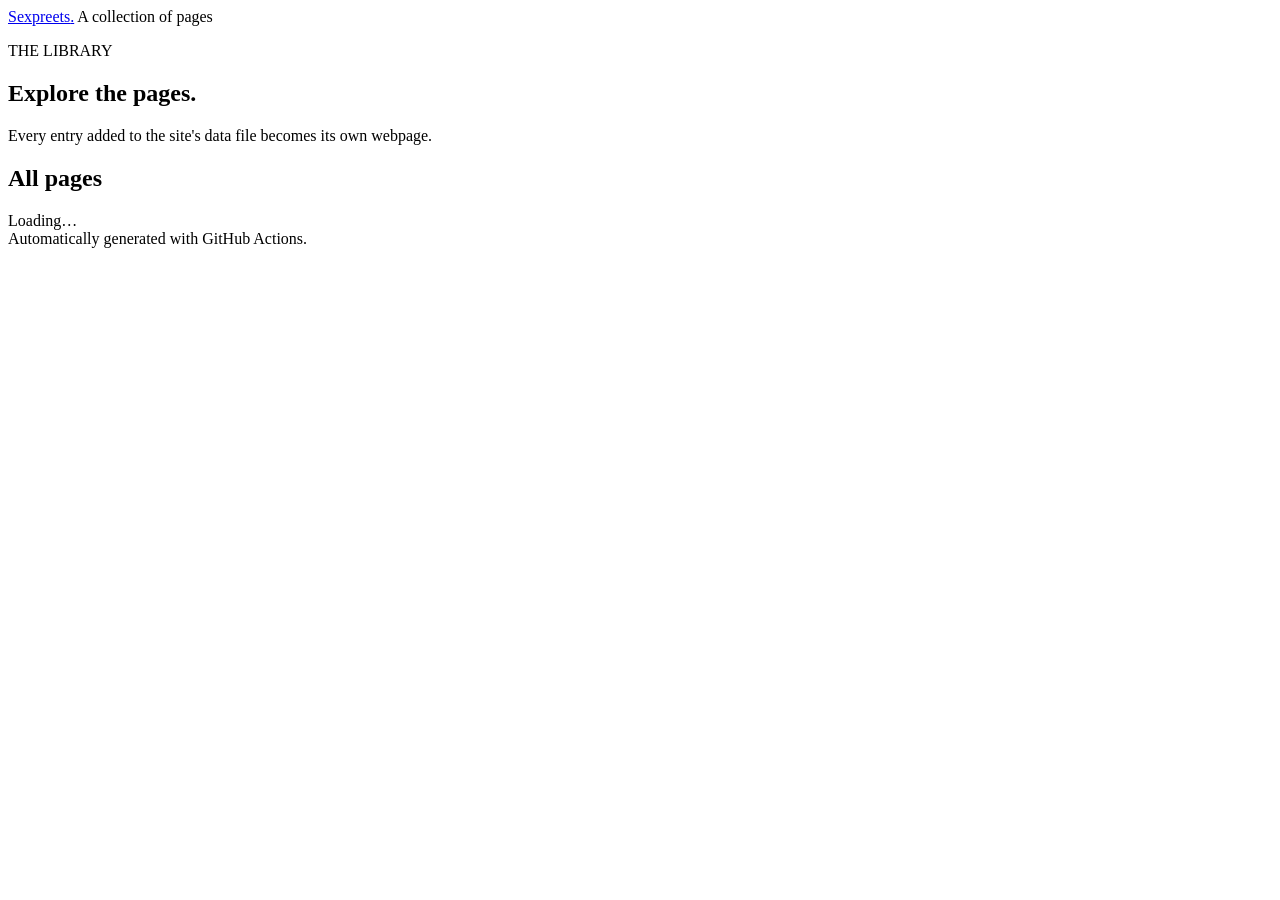
==== index.html @ ba593240 "Add automatic page generator: index.html" ====
<!doctype html>
<html lang="en">
<head>
  <meta charset="utf-8">
  <meta name="viewport" content="width=device-width, initial-scale=1">
  <meta name="theme-color" content="#101114">
  <meta name="description" content="A collection of pages, automatically generated from the site's entries.">
  <title>Sexpreets</title>
  <link rel="stylesheet" href="styles.css">
</head>
<body>
  <header class="site-header">
    <a class="brand" href="./">Sexpreets<span>.</span></a>
    <span class="header-note">A collection of pages</span>
  </header>
  <main class="wrap">
    <section class="intro">
      <p class="eyebrow">THE LIBRARY</p>
      <h1>Explore the pages.</h1>
      <p class="subheading">Every entry added to the site's data file becomes its own webpage.</p>
    </section>
    <section aria-labelledby="pages-heading">
      <div class="section-head"><h2 id="pages-heading">All pages</h2><span id="page-count" class="count">Loading…</span></div>
      <div id="page-list" class="page-list" aria-live="polite"></div>
    </section>
  </main>
  <footer class="footer">Automatically generated with GitHub Actions.</footer>
  <script src="app.js" defer></script>
</body>
</html>
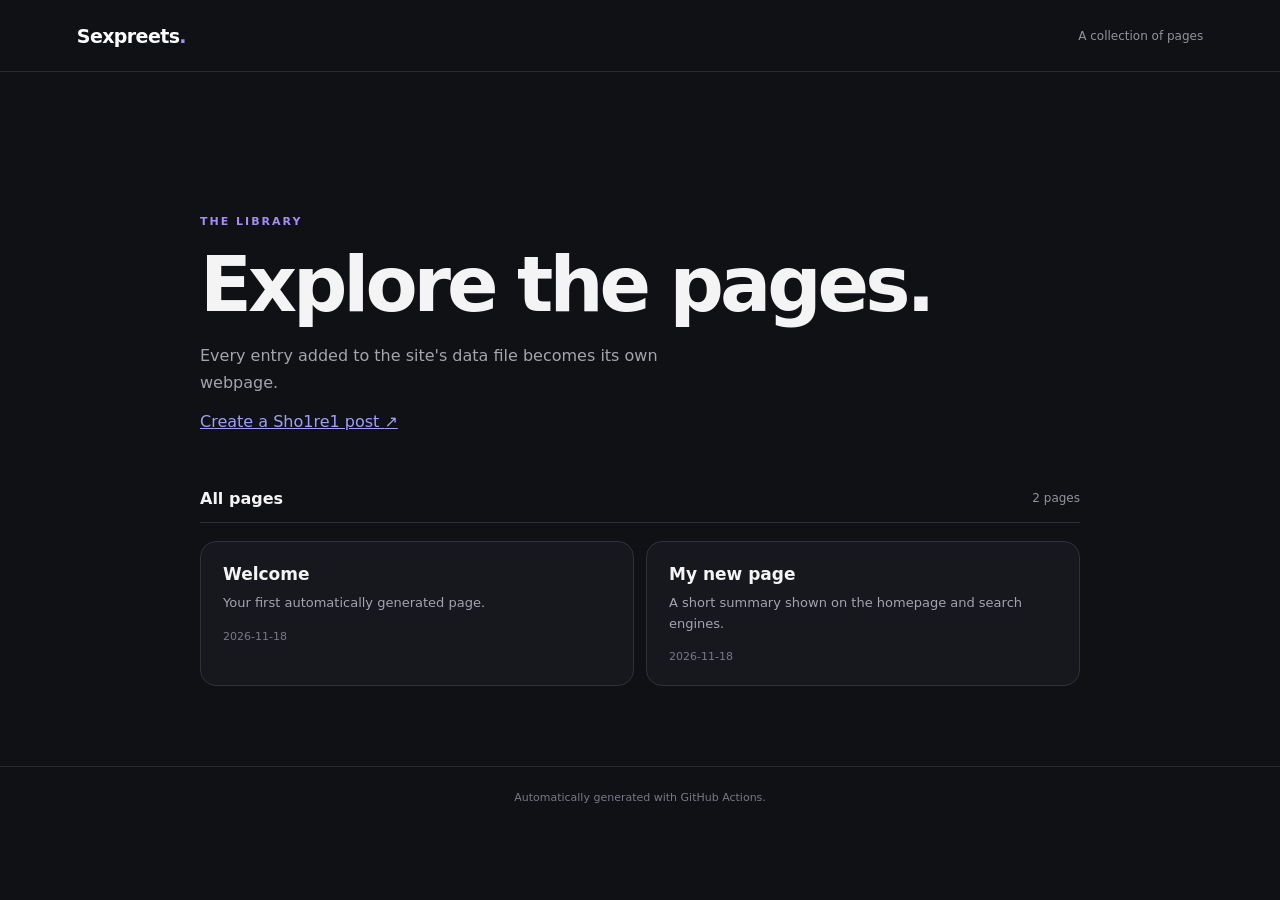
==== commit 29692660: "Link to Sho1re1 post form" ====
--- a/index.html
+++ b/index.html
@@ -18,6 +18,7 @@
       <p class="eyebrow">THE LIBRARY</p>
       <h1>Explore the pages.</h1>
       <p class="subheading">Every entry added to the site's data file becomes its own webpage.</p>
+      <a class="post-cta" href="post.html">Create a Sho1re1 post <span>↗</span></a>
     </section>
     <section aria-labelledby="pages-heading">
       <div class="section-head"><h2 id="pages-heading">All pages</h2><span id="page-count" class="count">Loading…</span></div>
--- a/styles.css
+++ b/styles.css
@@ -0,0 +1 @@
+*{box-sizing:border-box}html{color-scheme:dark}body{margin:0;background:#101114;color:#f4f4f5;font-family:Inter,ui-sans-serif,system-ui,-apple-system,BlinkMacSystemFont,"Segoe UI",sans-serif;min-height:100vh}.site-header{height:72px;padding:0 clamp(20px,6vw,88px);display:flex;align-items:center;justify-content:space-between;border-bottom:1px solid #292a30}.brand{font-size:19px;font-weight:750;letter-spacing:-.6px;color:#fff;text-decoration:none}.brand span{color:#a78bfa}.header-note,.count{font-size:12px;color:#92939d}.wrap{width:min(880px,88vw);margin:0 auto}.intro{padding:clamp(72px,12vw,132px) 0 58px}.eyebrow{font-size:11px;letter-spacing:2px;color:#a78bfa;font-weight:700}.intro h1{font-size:clamp(42px,8vw,76px);line-height:1.02;letter-spacing:-4px;margin:18px 0}.subheading{max-width:540px;color:#a4a4ad;font-size:16px;line-height:1.7}.section-head{display:flex;align-items:center;justify-content:space-between;border-bottom:1px solid #303138;padding-bottom:14px}.section-head h2{font-size:16px;margin:0}.page-list{display:grid;grid-template-columns:1fr 1fr;gap:12px;padding:18px 0 80px}.page-card{display:block;text-decoration:none;color:inherit;padding:22px;border:1px solid #303138;border-radius:16px;background:#17181d;transition:border-color .2s,transform .2s}.page-card:hover{border-color:#8b75d7;transform:translateY(-2px)}.page-card h3{margin:0 0 9px;font-size:17px}.page-card p{margin:0;color:#a4a4ad;font-size:13px;line-height:1.6}.date{display:block;margin-top:16px;color:#777985;font-size:11px}.empty{grid-column:1/-1;padding:28px;border:1px dashed #3a3b43;border-radius:14px;color:#a4a4ad;line-height:1.7}.footer{border-top:1px solid #292a30;padding:24px;text-align:center;color:#777985;font-size:11px}.article{padding:76px 0 100px}.back{color:#b5a4f3;text-decoration:none;font-size:13px}.article h1{font-size:clamp(36px,7vw,64px);line-height:1.08;letter-spacing:-2px;margin:28px 0 12px}.article .description{color:#aaaab4;font-size:18px;line-height:1.6}.article-content{white-space:pre-wrap;overflow-wrap:anywhere;line-height:1.9;color:#e0e0e5;font-size:16px;margin-top:38px}.article-date{color:#777985;font-size:12px}@media(max-width:620px){.page-list{grid-template-columns:1fr}.intro h1{letter-spacing:-2px}.header-note{font-size:10px}}
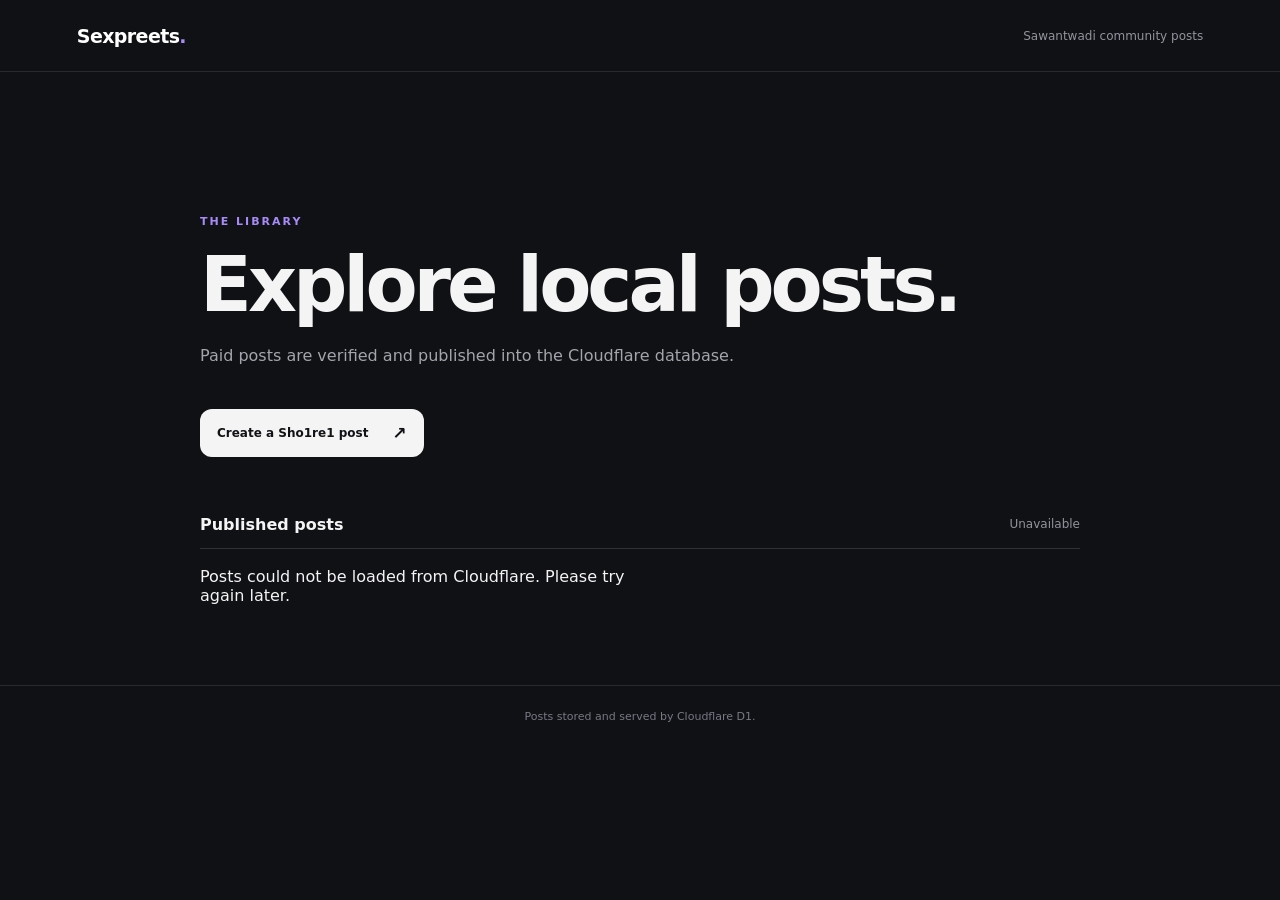
==== commit f7c43033: "Connect public post listing to Cloudflare publishing" ====
--- a/index.html
+++ b/index.html
@@ -4,28 +4,28 @@
   <meta charset="utf-8">
   <meta name="viewport" content="width=device-width, initial-scale=1">
   <meta name="theme-color" content="#101114">
-  <meta name="description" content="A collection of pages, automatically generated from the site's entries.">
+  <meta name="description" content="Sawantwadi community posts published through Sho1re1.">
   <title>Sexpreets</title>
   <link rel="stylesheet" href="styles.css">
 </head>
 <body>
   <header class="site-header">
     <a class="brand" href="./">Sexpreets<span>.</span></a>
-    <span class="header-note">A collection of pages</span>
+    <span class="header-note">Sawantwadi community posts</span>
   </header>
   <main class="wrap">
     <section class="intro">
       <p class="eyebrow">THE LIBRARY</p>
-      <h1>Explore the pages.</h1>
-      <p class="subheading">Every entry added to the site's data file becomes its own webpage.</p>
+      <h1>Explore local posts.</h1>
+      <p class="subheading">Paid posts are verified and published into the Cloudflare database.</p>
       <a class="post-cta" href="post.html">Create a Sho1re1 post <span>↗</span></a>
     </section>
     <section aria-labelledby="pages-heading">
-      <div class="section-head"><h2 id="pages-heading">All pages</h2><span id="page-count" class="count">Loading…</span></div>
+      <div class="section-head"><h2 id="pages-heading">Published posts</h2><span id="page-count" class="count">Loading…</span></div>
       <div id="page-list" class="page-list" aria-live="polite"></div>
     </section>
   </main>
-  <footer class="footer">Automatically generated with GitHub Actions.</footer>
+  <footer class="footer">Posts stored and served by Cloudflare D1.</footer>
   <script src="app.js" defer></script>
 </body>
 </html>
--- a/styles.css
+++ b/styles.css
@@ -1 +1,3 @@
 *{box-sizing:border-box}html{color-scheme:dark}body{margin:0;background:#101114;color:#f4f4f5;font-family:Inter,ui-sans-serif,system-ui,-apple-system,BlinkMacSystemFont,"Segoe UI",sans-serif;min-height:100vh}.site-header{height:72px;padding:0 clamp(20px,6vw,88px);display:flex;align-items:center;justify-content:space-between;border-bottom:1px solid #292a30}.brand{font-size:19px;font-weight:750;letter-spacing:-.6px;color:#fff;text-decoration:none}.brand span{color:#a78bfa}.header-note,.count{font-size:12px;color:#92939d}.wrap{width:min(880px,88vw);margin:0 auto}.intro{padding:clamp(72px,12vw,132px) 0 58px}.eyebrow{font-size:11px;letter-spacing:2px;color:#a78bfa;font-weight:700}.intro h1{font-size:clamp(42px,8vw,76px);line-height:1.02;letter-spacing:-4px;margin:18px 0}.subheading{max-width:540px;color:#a4a4ad;font-size:16px;line-height:1.7}.section-head{display:flex;align-items:center;justify-content:space-between;border-bottom:1px solid #303138;padding-bottom:14px}.section-head h2{font-size:16px;margin:0}.page-list{display:grid;grid-template-columns:1fr 1fr;gap:12px;padding:18px 0 80px}.page-card{display:block;text-decoration:none;color:inherit;padding:22px;border:1px solid #303138;border-radius:16px;background:#17181d;transition:border-color .2s,transform .2s}.page-card:hover{border-color:#8b75d7;transform:translateY(-2px)}.page-card h3{margin:0 0 9px;font-size:17px}.page-card p{margin:0;color:#a4a4ad;font-size:13px;line-height:1.6}.date{display:block;margin-top:16px;color:#777985;font-size:11px}.empty{grid-column:1/-1;padding:28px;border:1px dashed #3a3b43;border-radius:14px;color:#a4a4ad;line-height:1.7}.footer{border-top:1px solid #292a30;padding:24px;text-align:center;color:#777985;font-size:11px}.article{padding:76px 0 100px}.back{color:#b5a4f3;text-decoration:none;font-size:13px}.article h1{font-size:clamp(36px,7vw,64px);line-height:1.08;letter-spacing:-2px;margin:28px 0 12px}.article .description{color:#aaaab4;font-size:18px;line-height:1.6}.article-content{white-space:pre-wrap;overflow-wrap:anywhere;line-height:1.9;color:#e0e0e5;font-size:16px;margin-top:38px}.article-date{color:#777985;font-size:12px}@media(max-width:620px){.page-list{grid-template-columns:1fr}.intro h1{letter-spacing:-2px}.header-note{font-size:10px}}
+
+.post-cta{display:inline-flex;align-items:center;gap:24px;margin-top:24px;padding:14px 17px;border-radius:12px;background:#f4f4f5;color:#111216;text-decoration:none;font-size:12px;font-weight:850}.post-cta span{font-size:17px}.post-cta:hover{transform:translateY(-2px)}
